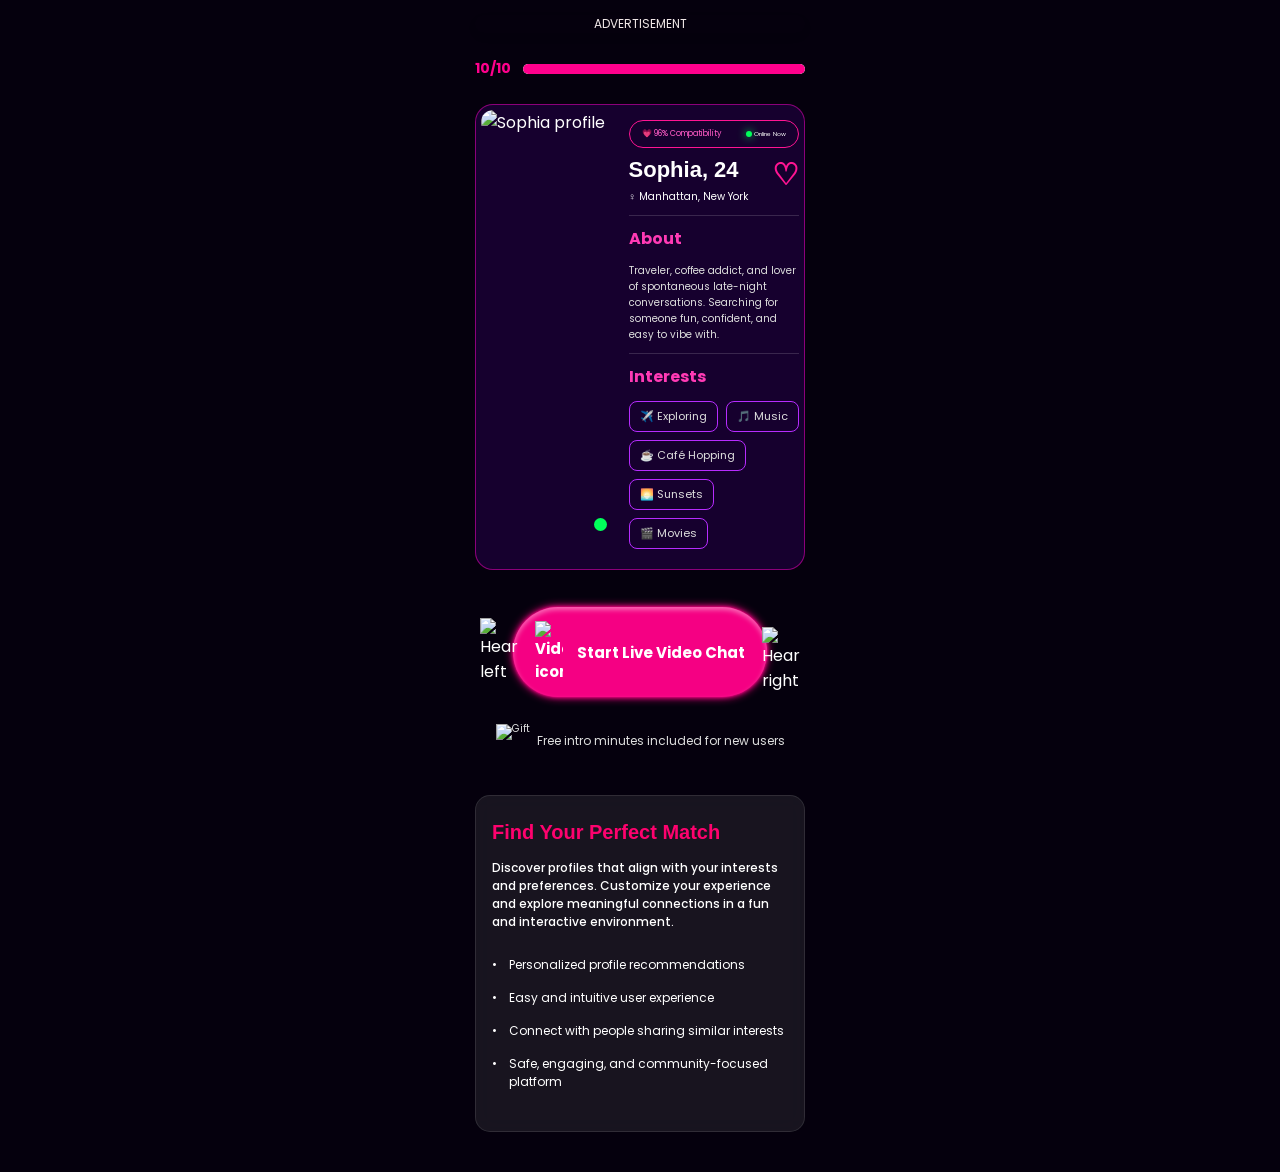
==== profile.html @ 27566a88 "initial commit" ====
<!DOCTYPE html>
<html lang="en">
<head>
    <meta charset="UTF-8">
    <meta name="viewport" content="width=device-width, initial-scale=1.0">

    <title>LoopShorts</title>
    <meta name="description" content="View your LoopShorts profile match and start a live video chat.">

    <script async src="https://pagead2.googlesyndication.com/pagead/js/adsbygoogle.js?client=ca-pub-1484482880870768" crossorigin="anonymous"></script>
    <script src="ads.js"></script>

    <link href="style.css" rel="stylesheet">
    <link rel="shortcut icon" href="https://game05.mglgamez.co/assets/images/favicon.webp" type="image/png">
    <link rel="preload" href="https://fonts.googleapis.com/css2?family=Poppins:wght@300;400;500;600;700&display=swap" as="style" onload="this.onload=null;this.rel='stylesheet'">
</head>
<body>
    <div class="app-wrap">
                <div class="ads-container">
            <div class="tops-ads ads">
                <!-- ssd1 -->
                <ins class="adsbygoogle"
                     style="display: block"
                     data-ad-client="ca-pub-1484482880870768"
                     data-ad-slot="2972053355"
                     data-ad-format="auto"
                     data-full-width-responsive="true"></ins>
                <script>
                     (adsbygoogle = window.adsbygoogle || []).push({});
                </script>
                <div class="ads-label">Advertisement</div>
            </div>
        </div>

        <section class="profile-step connection-step">
            <div class="step-head">
                <span>10/10</span>
                <div class="progress-9">
                    <div></div>
                </div>
            </div>

            <div class="detail-card">
                <div class="detail-img">
                    <img src="https://game05.mglgamez.co/assets/images/user-image.webp" alt="Sophia profile">
                    <span></span>
                </div>

                <div class="detail-info">
                    <div class="match-pill">
                        <p>💗 96% Compatibility</p>
                        <em>Online Now</em>
                    </div>

                    <h2>
                        Sophia, 24
                        <i>♡</i>
                    </h2>

                    <p class="location">
                        ♀ Manhattan, New York
                    </p>

                    <div class="line"></div>

                    <h3>About</h3>

                    <p class="about">
                        Traveler, coffee addict, and lover of
                        spontaneous late-night conversations.
                        Searching for someone fun, confident,
                        and easy to vibe with.
                    </p>

                    <div class="line"></div>

                    <h3>Interests</h3>

                    <div class="tags">
                        <span>✈️ Exploring</span>
                        <span>🎵 Music</span>
                        <span>☕ Café Hopping</span>
                        <span>🌅 Sunsets</span>
                        <span>🎬 Movies</span>
                    </div>
                </div>
            </div>

            <div class="video-btn-wrap">
                <img class="heart-left" src="https://game05.mglgamez.co/assets/images/heart-left.webp" alt="Heart left">

                <a href="index.html" class="video-btn">
                    <img src="https://game05.mglgamez.co/assets/images/video-icon.webp" alt="Video icon">
                    Start Live Video Chat
                </a>

                <img class="heart-right" src="https://game05.mglgamez.co/assets/images/heart-right.webp" alt="Heart right">
            </div>

            <div class="free-text">
                <img src="https://game05.mglgamez.co/assets/images/gift.webp" alt="Gift">
                <p>Free intro minutes included for new users</p>
            </div>
        </section>

        <div class="info-card">
            <h3>Find Your Perfect Match</h3>
            <p>
                Discover profiles that align with your interests and
                preferences. Customize your experience and explore
                meaningful connections in a fun and interactive
                environment.
            </p>
            <ul>
                <li>Personalized profile recommendations</li>
                <li>Easy and intuitive user experience</li>
                <li>Connect with people sharing similar interests</li>
                <li>Safe, engaging, and community-focused platform</li>
            </ul>
        </div>
    </div>

    <script src="app.js"></script>
</body>
</html>
---- style.css ----
*{
    margin: 0;
    padding: 0;
    box-sizing: border-box;
}

html,
body{
    width: 100%;
       
font-family: 'Poppins', sans-serif;
}


a,
button {
    -webkit-tap-highlight-color: transparent;
    outline: none;
}

*{
  -webkit-tap-highlight-color: transparent;
}

/* Optional */
button,
a,
div,
img{
  outline: none;
}
a:focus,
button:focus {
    outline: none;
    box-shadow: none;
}

::-webkit-scrollbar {
    display: none;
}

body{

    background:#05000d;

    display:flex;

    justify-content:center;
  background-image:url(https://game05.mglgamez.co/assets/images/full-bg.webp);
    background-size: cover;
    background-repeat: no-repeat;
    background-position: center;
}

.app-wrap{

    width:100%;
    max-width:360px;
    min-height:100vh;
    padding:10px 15px;
    background:url(https://game05.mglgamez.co/assets/images/bg.webp);
background-size: cover;
    background-position:right top;
    background-repeat:no-repeat;
   color:white;
     overflow-y:auto;   /* yaha scroll aayega */

    overflow-x:hidden;

}

.google-ad img{
 width:100%;

    height:100%;

    object-fit:cover;

    display:block;

}


/* LOGO */


.logo{

    margin-top:15px;

}


.logo img{

    width:150px;

    height:auto;

    display:block;

}




/* HERO */


.hero{

    margin-top:15px;

}

.hero h1{

        font-size: 18px;
    line-height: 1.35;
    letter-spacing: 2px;
    font-weight: 600;

}


.hero span{

    color:#ff58b7;

}



/* AGE BOX */


.age-card{

      margin-top: 18px;
    background: white;
    color: #222;
    border-radius: 10px;
    padding: 22px 18px;
    font-family: 'Poppins', sans-serif;
    text-align: center;

}


.age-card h2{

      font-size: 22px;
    margin-bottom: 12px;

}



.appbutton{

 width:280px;

padding: 15px 10px;
    display:flex;
    align-items:center;
    justify-content:center;
    position:relative;
    border-radius:60px;

    text-decoration:none;
    color:white;

    font-family:'Ubuntu',sans-serif;

    font-size:20px;

    font-weight:700;
    background:
    linear-gradient(
        100deg,
        #ff0099 0%,
        #ff00c8 38%,
        #b000ff 70%,
        #7b00ff 100%
    );
    margin: 0px auto;


  


    box-shadow: 0 4px 3px rgba(255, 0, 150, .60), 0 0px 0px rgba(150, 0, 255, .50), inset 0 -4px 0px rgba(80, 0, 120, .45), inset 0 2px 4px rgba(255, 255, 255, .35);

    overflow:hidden;

}


/* moving light */

.appbutton::before{

    content:"";

    position:absolute;

    top:0;

    left:-80%;

    width:60%;

    height:100%;


    background:
    linear-gradient(
        90deg,
        transparent,
        rgba(255,255,255,.35),
        transparent
    );


    transform:skewX(-25deg);

    animation:shine 6s infinite;

}


@keyframes shine{

    0%{
        left:-80%;
    }

    60%{
        left:130%;
    }

    100%{
        left:130%;
    }

}



/* text above shine */

.age-card button span{

    position:relative;

    z-index:2;

}



/* heart */

.btn-heart{

    display:inline-block;

    margin-left:8px;

    color:#ff9cff;

    text-shadow:
    0 0 8px #fff,
    0 0 15px #ff00ff;

}

.age-card p{

   margin-top: 15px;
    font-size: 14px;
    line-height: inherit;
    padding: 0px 15px;

}






/* BOTTOM CARD */


.info-card{

    margin-top:25px;
    padding:25px 16px;
    border-radius:15px;
    background:rgba(255,255,255,0.08);
    border:1px solid rgba(255,255,255,0.10);
    backdrop-filter:blur(10px);
    margin-bottom: 30px;

}



.info-card h3{

    font-family:'Ubuntu', sans-serif;
    color: #FE026E;
    font-size: 20px;
    /* letter-spacing: 2px; */
    margin-bottom: 15px;

}



.info-card p{

    font-size:12px;
font-family: 'Poppins', sans-serif;
    margin-bottom:25px;
    font-weight: 500;

}



.info-card ul{

     list-style:none;

    padding:0;

    margin:0;


}



.info-card li{

   display:flex;
    align-items:flex-start;
    gap:12px;
    font-size:12px;
   margin-bottom:15px;
    font-family: 'Poppins', sans-serif;


}


.info-card li::before{

    content:"•";

    flex:0 0 auto;

}


.profile-step{

    margin-top:25px;

}



.step-head{

    display:flex;
    font-family: 'Poppins', sans-serif;
    align-items:center;
    gap:12px;
    margin-bottom:10px;

}



.step-head span{

    color:#ff008c;
    font-size:14px;
    font-weight:700;

}



.progress{

    flex:1;

    height:10px;

    border-radius:20px;

    background:#ffe1ec;

    overflow:hidden;

}



.progress div{

    width:18%;

    height:100%;

    border-radius:20px;

    background:#ff008c;

}





.profile-step h2{
font-size: 18px;
    margin-bottom: 7px;
    line-height: 1.1;

}


.profile-step h2 span{

    color:#ECACFF;

}


.profile-step p{
font-family: 'Poppins', sans-serif;
    font-size:12px;

}




/* CARDS */

.gender-box{

    display:flex;

    gap:10px;

    margin-top:18px;

}


.gender-card{

    flex:1;

    min-height:150px;

    padding:8px 10px 0px 10px;

    text-align:center;
    z-index:2;
    overflow:hidden;

}
.border-line{

    position:absolute;

    inset:0;

    border-radius:18px;

    pointer-events:none;

}

.border-line::before{

     content:"";

    position:absolute;

    inset:-50%;

    background:

    conic-gradient(
        from 0deg,
        transparent 0deg,
        transparent 280deg,
        var(--line) 330deg,
        transparent 360deg
    );


    animation:spinLine 3s linear infinite;

    z-index:0;


}

.card::after{

    content:"";

    position:absolute;

    inset:2px;

    border-radius:16px;

    background:#080010;

    z-index:1;

}

.card{

    position:relative;

    overflow:hidden;

    border-radius:18px;

}



/* moving border only */

.run-border{

    position:absolute;

    inset:-40%;

    background:
    conic-gradient(
        transparent 0deg,
        transparent 270deg,
        var(--line) 330deg,
        transparent 360deg
    );

    animation:rotateBorder 3s linear infinite;

}



@keyframes rotateBorder{

    100%{

        transform:rotate(360deg);

    }

}




/* REAL CARD BACKGROUND */

.card-content{

    position:absolute;

    inset:2px;

    border-radius:16px;

    z-index:2;


    display:flex;

    flex-direction:column;

    align-items:center;


    padding:18px 10px 15px;


    background:inherit;

}




.card--purple{

    --line:#b45cff;


    background:
    radial-gradient(
        ellipse at 50% 0%,
        #4400aa55,
        #000 80%
    );

    box-shadow:

    inset 0 0 20px #8833ff,
    inset 0 0 60px #330077;

}



.card--pink{

    --line:#ff1493;


    background:
    radial-gradient(
        ellipse at 50% 0%,
        #cc005555,
        #000 80%
    );

    box-shadow:

    inset 0 0 20px #ff1493,
    inset 0 0 60px #660033;

}



.card--orange{

    --line:#ff9900;


    background:
    radial-gradient(
        ellipse at 50% 0%,
        #aa550055,
        #000 80%
    );

    box-shadow:

    inset 0 0 20px #ff9900,
    inset 0 0 60px #663300;

}
.card{

    position:relative;

    overflow:hidden;

    border-radius:18px;

    z-index:1;

}


/* moving light */

.card::before{

    content:"";

    position:absolute;

    inset:-50%;

    background:
    conic-gradient(
        transparent 0deg,
        transparent 300deg,
        var(--line) 340deg,
        transparent 360deg
    );

    animation:cardLine 3s linear infinite;

    z-index:-2;

}



/* keep original inside */

.card::after{

    content:"";

    position:absolute;

    inset:2px;

    border-radius:16px;

    background:inherit;

    z-index:-1;

}



@keyframes cardLine{

    to{
        transform:rotate(360deg);
    }

}



/* your original card colors */


.card--purple{

    --line:#b45cff;

    border:2px solid #8833ff;


    background:
    radial-gradient(
        ellipse at 50% 0%,
        #4400aa55 0%,
        #22006633 30%,
        #11003322 60%,
        #000 85%
    ),
    #000;


    box-shadow:
    inset 0 0 60px 20px #6600cc33,
    inset 0 0 5px 1px #9944ff88;

}




.card--pink{

    --line:#ff1493;

    border:2px solid #ff1177;


    background:
    radial-gradient(
        ellipse at 50% 0%,
        #cc003355,
        #000 85%
    ),
    #000;


    box-shadow:
    inset 0 0 60px 20px #cc005533;

}



.card--orange{

    --line:#ff9900;

    border:2px solid #ff8800;


    background:
    radial-gradient(
        ellipse at 50% 0%,
        #aa440055,
        #000 85%
    ),
    #000;


    box-shadow:
    inset 0 0 60px 20px #cc550033;

}



/* content always visible */

.card img,
.card h3,
.card a,
.card .star{

    position:relative;

    z-index:2;

}
.card{

    border-radius:18px;

    position:relative;
font-family: 'Poppins', sans-serif;
    overflow:hidden;
    

}
.card--purple{

    --line:#9b35ff;

}

.card--pink{

    --line:#ff1493;

}

.card--orange{

    --line:#ff9900;

}

/* PURPLE CARD */

.card--purple{

    border:2px solid #8833ff;

      background: radial-gradient(ellipse at -74% -11%, #3b0088 -100%, #120026 100%, #050009 45%);


 box-shadow: inset 0 0 8px #9944ff, inset 0 0 1px #7722ee, inset 0 0 0px #330088;

}




/* PINK CARD */


.card--pink{

      border: 2px solid #ff1177;
    background: radial-gradient(ellipse at -42% 0%, #7a0030 0%, #190008 -100%, #050003 97%);
    box-shadow: inset 0 0 1px #ff3388, inset 0 0 17px #ff0066, inset 0 0 1px #880033;
}





/* ORANGE CARD */


.card--orange{

 border: 2px solid #ff8800;
    background: radial-gradient(ellipse at 35% -28%, #663000 -100%, #170900 37%, #050200 100%);
    box-shadow: inset 0 0 8px #ffaa33, inset 0 0 1px #ff8800, inset 0 0 1px #883300;

}


.gender-card img{

    width:55px;
}


.gender-card h3,
.gender-card a,
.gender-card .star{

    font-size: 11px;
    font-weight: 400;
    margin-bottom: 9px;

}

/* ONLINE BOX */


.online-box{

    margin-top:15px;

    padding:3px 9px;

    border-radius:50px;

    border:2px solid #ff39c8;


    display:flex;

    align-items:center;

    gap:10px;

}


.start-icon img{
    width: 50px;
}

.online-text{

    flex:1;

    font-size:13px;

}

.online-text p{
    font-family: 'Poppins', sans-serif;
    font-size: 10px;
}
.users{

    display:flex;

}


.users img{

       width: 100px;
}



.online-dot{

    width:10px;

    height:10px;

    background:#35e529;

    border-radius:50%;

}
.select-btn{

    width:100%;

    height:32px;

    border-radius:50px;


    display:flex;

    align-items:center;

    justify-content:center;


    position:relative;

    overflow:hidden;


    text-decoration:none;


    font-family:'Ubuntu',sans-serif;

    font-size:14px;

    font-weight:700;

    color:#fff;


    background:
    linear-gradient(
        100deg,
        #ff009d 0%,
        #ff00bf 45%,
        #b000ff 100%
    );


    box-shadow:

    /* bottom shadow */
    0 8px 12px rgba(255,0,150,.35),


    /* inside depth */
    inset 0 -5px 8px rgba(80,0,130,.45),


    /* top light */
    inset 0 3px 5px rgba(255,255,255,.35);


}


/* top white stroke */

.select-btn::after{

    content:"";

    position:absolute;

    inset:2px;

    border-radius:50px;

    border-top:2px solid rgba(255,255,255,.65);

    pointer-events:none;

}


/* shine */

.select-btn::before{

    content:"";

    position:absolute;

    top:0;

    left:-60%;

    width:40%;

    height:100%;

    background:
    linear-gradient(
        90deg,
        transparent,
        rgba(255,255,255,.35),
        transparent
    );

    transform:skewX(-25deg);

    animation:selectMove 5s infinite;

}


@keyframes selectMove{

    0%{
        left:-60%;
    }

    60%{
        left:120%;
    }

    100%{
        left:120%;
    }

}

.connection-step{

    padding: 0;

}


/* heading */

.step-heading h2{

    font-size:25px;

    line-height:1.35;

    letter-spacing:3px;

}


.step-heading h2 span{

    color:#d98cff;

}


.step-heading p{

    margin-top:10px;

    font-size:15px;

}



/* cards */

.connection-grid{

    margin-top:10px;

    display:grid;

    grid-template-columns:repeat(2,1fr);

    gap:14px;

}



.connection-card{

    height:82px;

    padding:8px 23px 9px 8px;

    display:flex;

    align-items:center;

    gap:6px;

}



.connection-card img{

    width:60px;

}

.connection-content{

    flex:1;

}
.connection-content h3{
       font-size: 10px;
           font-family: 'Poppins', sans-serif;
    line-height: 1.15;
    margin-bottom: 4px;
    font-weight: 400;
}
.connection-content .select-btn{
    font-size: 10px;
    height: 23px;
}

.neon-card{
 
    border-radius:18px;
    position: relative;
    background:
    radial-gradient(circle at 15% 15%,
        rgba(255,0,130,.35),
        transparent 35%),
    linear-gradient(120deg,#210035,#160052,#23005b);

box-shadow:
    inset 0 0 10px rgba(255, 0, 180, 0.45),
    inset 0 0 20px rgba(120, 0, 255, 0.35);

    overflow:hidden;
}

.online-text span{
    
     font-family: 'Poppins', sans-serif;
     margin-bottom: 0px;
     font-weight: 600;
     line-height: 1;
    font-size:20px;
    color:#9cff62;
    display: flex;
}
/* neon border */
.neon-card::before{
    content:"";
    position:absolute;
    inset:0;
    border-radius:18px;
    padding:2px;

    background:
    linear-gradient(
        120deg,
        #ff006e,
        #ff5de8,
        #7b00ff,
        #ff28d8
    );

    -webkit-mask:
    linear-gradient(#fff 0 0) content-box,
    linear-gradient(#fff 0 0);

    -webkit-mask-composite:xor;
    mask-composite:exclude;

    filter:drop-shadow(0 0 12px #ff00d4);
}


/* left icon circle */
.icon-circle{
  
    border-radius:18px;
    position:absolute;
     display:flex;
    align-items:center;
    justify-content:center;
    border:2px solid rgba(255,80,210,.8);
    box-shadow:
        0 0 18px rgba(255,0,180,.6),
        inset 0 0 30px rgba(255,0,180,.15);
}


.step-head{

    display:flex;
    font-family: 'Poppins', sans-serif;
    align-items:center;
    gap:12px;
    margin-bottom:10px;

}



.step-head span{

    color:#ff008c;
    font-size:14px;
    font-weight:700;

}



.progress-1{

    flex:1;

    height:10px;

    border-radius:20px;

    background:#ffe1ec;

    overflow:hidden;

}



.progress-1 div{

    width:28%;

    height:100%;

    border-radius:20px;

    background:#ff008c;

}

.progress-2{

    flex:1;

    height:10px;

    border-radius:20px;

    background:#ffe1ec;

    overflow:hidden;

}



.progress-2 div{

    width:28%;

    height:100%;

    border-radius:20px;

    background:#ff008c;

}
.progress-3{

    flex:1;

    height:10px;

    border-radius:20px;

    background:#ffe1ec;

    overflow:hidden;

}



.progress-3 div{

    width:34%;

    height:100%;

    border-radius:20px;

    background:#ff008c;

}
.progress-4{

    flex:1;

    height:10px;

    border-radius:20px;

    background:#ffe1ec;

    overflow:hidden;

}



.progress-4 div{

    width:47%;

    height:100%;

    border-radius:20px;

    background:#ff008c;

}

.progress-5{

    flex:1;

    height:10px;

    border-radius:20px;

    background:#ffe1ec;

    overflow:hidden;

}



.progress-5 div{

    width:67%;

    height:100%;

    border-radius:20px;

    background:#ff008c;

}


.progress-6{

    flex:1;

    height:10px;

    border-radius:20px;

    background:#ffe1ec;

    overflow:hidden;

}



.progress-6 div{

    width:73%;

    height:100%;

    border-radius:20px;

    background:#ff008c;

}
.progress-7{

    flex:1;

    height:10px;

    border-radius:20px;

    background:#ffe1ec;

    overflow:hidden;

}



.progress-7 div{

    width:83%;

    height:100%;

    border-radius:20px;

    background:#ff008c;

}
.progress-8{

    flex:1;

    height:10px;

    border-radius:20px;

    background:#ffe1ec;

    overflow:hidden;

}



.progress-8 div{

    width:93%;

    height:100%;

    border-radius:20px;

    background:#ff008c;

}
.progress-9{

    flex:1;

    height:10px;

    border-radius:20px;

    background:#ffe1ec;

    overflow:hidden;

}


.progress-8{

    flex:1;

    height:10px;

    border-radius:20px;

    background:#ffe1ec;

    overflow:hidden;

}



.progress-8 div{

    width:85%;

    height:100%;

    border-radius:20px;

    background:#ff008c;

}


.progress-9 div{

    width:100%;

    height:100%;

    border-radius:20px;

    background:#ff008c;

}


.people-step{

    padding:25px 18px 0;

}



.people-grid{

    margin-top:22px;

    display:grid;

    grid-template-columns:repeat(2,1fr);

    gap:14px;

}



.profile-card{

    height:110px;
    padding:10px;
    display:flex;
    gap:10px;
    align-items:center;
    position:relative;

}

.profile-image{
    position: relative;
}

.profile-img{

    width:60px;
    height: 80px;
    border-radius:50%;

}



.profile-info{

    flex:1;
    padding-top: 0px;

}



.profile-info h3{

  font-size: 10px;
    color: white;
    line-height: inherit;

}



.profile-info h3 span{

    float:right;

    color:#ff1493;

}



.profile-info p{

       margin-top: 2px;
    color: #ff78d6;
     font-size: 8px;

}



.profile-info h4{

font-size: 10px;
    color: #ff58bd;
    line-height: 1.5;
    margin-bottom: -9px;

}



.profile-info small{

    font-size:8px;

    color:white;

}



.status{

  margin-top: 4px;
    display: inline-block;
    padding: 2px 7px;
    border: 1px solid #777;
    border-radius: 20px;
    font-size: 7px;
    color: #76ff90;

}



.profile-card i{
    position:absolute;
    width:12px;
    height:12px;
    border-radius:50%;
    background:#20ff52;
    left:50px;
    bottom:20px;

}


.detail-card{

    margin-top:25px;

    padding:5px 5px 20px 5px;

    border:1px solid rgba(255,0,200,.5);

    border-radius:18px;


    display:flex;

    gap:14px;


    background:rgba(25,0,50,.9);

}



/* left image */


.detail-img{

    width:42%;

    position:relative;

}


.detail-img img{

    width:100%;

    height:100%;

    object-fit:cover;

    border-radius:12px;

}


.detail-img span{

    position:absolute;

    right:8px;

    bottom:18px;


    width:13px;

    height:13px;

    border-radius:50%;


    background:#00ff5a;

}



/* right */


.detail-info{
padding-top: 10px;
    flex:1;

}



.match-pill{

    height:28px;

    padding:0 12px;


    border:1px solid #ff1493;

    border-radius:30px;


    display:flex;

    align-items:center;

  


font-size:8px;

}



.match-pill p{

color: #ff5bc6;
    font-size: 8px !important;
    margin: 0px;
    padding: 0px;

}


.match-pill span{

    color:#ff5bc6;

}


.match-pill em {
    margin-left: auto;
    color: #fff;
    font-style: normal;
    display: flex;
    align-items: center;
    gap: 2px;
    font-size: 6px;
}


.match-pill em::before{

    content:"";

    width:6px;

    height:6px;

    border-radius:50%;

    background:#00ff5a;

    box-shadow:
    0 0 8px #00ff5a;

}


.detail-info h2{

    margin-top:10px;
    font-family:'Ubuntu', sans-serif !important;
    font-size:22px;

    color:white;

    font-family:serif;

}



.detail-info h2 i{

    float:right;

    color:#ff1493;

    font-style:normal;

    font-size:30px;

}



.location{

       font-family: 'Poppins', sans-serif;
    font-size: 10px !important;

}



.line{

    height:1px;

    margin:10px 0;

    background:rgba(255,255,255,.15);

}




.detail-info h3{

    color:#ff3ab5;

    font-size:16px;

    margin-bottom:12px;

}



.about{

  color: #ddd;
    font-size: 10px !important;
    line-height: inherit;
    margin: 0px;

}




.tags{

    display:flex;

    flex-wrap:wrap;

    gap:8px;

}



.tags span{

    padding:6px 10px;


    border:1px solid #b72cff;

    border-radius:8px;


    font-size:11px;

    color:#ddd;

}




.free-text{

    margin-top: 0px;
    display: flex;
    align-items: center;
    justify-content: center;
    gap: 7px;
    color: #ddd;
    font-size: 10px;
    line-height: 1;
    padding: 12px;


}


@media (max-width: 768px) {

    .app-wrap {
    width: 100%;
max-width: 100%;
    }
        .profile-img {
        width: 70px;
        height: 80px;
        border-radius: 50%;
    }
}

.video-btn-wrap{
    position:relative;
    width:100%;
    display:flex;
    justify-content:center;
    align-items:center;
}

.free-text img{

    width:34px;

    height:34px;

    object-fit:contain;

    flex-shrink:0;

}

/* main button */

.video-btn{


     display: flex;
    align-items: center;
    justify-content: center;
    gap: 14px;
    border-radius: 50px;
    background: #f50083;
    color: #fff;
    text-decoration: none;
    font-size: 15px;
    font-weight: 700;
    padding: 14px 22px;
    margin-top: 37px;
    margin-bottom: 15px;

    box-shadow:
        0 0 10px #f50083,
        0 0 2px #f50083,
        0 0 5px rgba(245,0,131,.9),
        inset 0 3px 5px rgba(255,255,255,.4);

    animation: pinkGlow 1.5s infinite alternate;
}



.video-btn img{

    width:28px;

}




/* side hearts */

.heart img{
    width: 50px;
}
.heart-right{

    position:absolute;

    width:38px;

    top:63%;

    transform:translateY(-50%);

}
.heart-left{
    
    position:absolute;

    width:38px;

    top:57%;

    transform:translateY(-50%);
}

.heart-left{

    left:5px;

}


.heart-right{

    right:5px;

}

.match-alert{

   margin-top: 15px;
    padding: 3px 11px;
    border-radius: 50px;
    border: 2px solid #ff39c8;
    display: flex;
    align-items: center;
    gap: 10px;
}




.match-left{

    display:flex;

    align-items:center;

    gap:8px;

}



.heart-icon{

      width: 50px;
}



.match-left p{

    color:white;
    line-height: 1.3;
    font-size:12px;
    font-family: 'Poppins', sans-serif;
    margin:0;

}



.match-left span{
        font-family: 'Poppins', sans-serif;
    color:#ff38b8;
        font-size:12px;
}





.match-users{

    display:flex;

    align-items:center;

}



.match-users img{

    width:100px;
    padding: 5px;


}



.match-users i{

    width:6px;

    height:6px;

    margin-left:8px;


    border-radius:50%;

    background:#ff00c8;


    box-shadow:
    0 0 8px #ff00c8;

}

@media (min-width: 361px) and (max-width: 400px) {
.profile-img {
    width: 50px;
    height: 80px;
    border-radius: 50%;
}

.status {
    margin-top: 4px;
    display: inline-block;
    padding: 2px 7px;
    border: 1px solid #777;
    border-radius: 20px;
    font-size: 6px;
    color: #76ff90;
}

.profile-card i {
    position: absolute;
    width: 12px;
    height: 12px;
    border-radius: 50%;
    background: #20ff52;
    left: 39px;
    bottom: 20px;
}

}

/* ==========================================================================
   HTML5 INTERSTITIAL AD OVERLAY
   ========================================================================== */
.ad-overlay {
    position: fixed;
    top: 0;
    left: 0;
    width: 100%;
    height: 100%;
    background: rgba(5, 0, 13, 0.98);
    z-index: 999999;
    display: flex;
    justify-content: center;
    align-items: center;
    color: white;
    font-family: 'Poppins', sans-serif;
    opacity: 0;
    pointer-events: none;
    transition: opacity 0.3s ease;
}

.ad-overlay.active {
    opacity: 1;
    pointer-events: auto;
}

.ad-container {
    width: 100%;
    max-width: 360px;
    height: 100%;
    max-height: 100vh;
    padding: 20px;
    display: flex;
    flex-direction: column;
    justify-content: space-between;
    position: relative;
    box-sizing: border-box;
}

.ad-header {
    display: flex;
    justify-content: space-between;
    align-items: center;
    z-index: 10;
}

.ad-sponsor-tag {
    background: rgba(255, 255, 255, 0.15);
    padding: 4px 10px;
    border-radius: 4px;
    font-size: 11px;
    font-weight: 500;
    letter-spacing: 1px;
    text-transform: uppercase;
}

.ad-close-btn {
    background: rgba(255, 255, 255, 0.2);
    border: none;
    color: white;
    width: 32px;
    height: 32px;
    border-radius: 50%;
    font-size: 16px;
    font-weight: 700;
    cursor: pointer;
    display: flex;
    justify-content: center;
    align-items: center;
    transition: background 0.2s;
    opacity: 0.5;
    pointer-events: none;
}

.ad-close-btn.enabled {
    opacity: 1;
    pointer-events: auto;
    background: #ff008c;
    box-shadow: 0 0 10px #ff008c;
}

.ad-content {
    flex: 1;
    display: flex;
    flex-direction: column;
    justify-content: center;
    align-items: center;
    text-align: center;
    margin: 20px 0;
    z-index: 5;
}

.ad-game-card {
    width: 100%;
    background: rgba(255, 255, 255, 0.05);
    border: 1px solid rgba(255, 255, 255, 0.1);
    border-radius: 20px;
    padding: 24px;
    box-shadow: 0 10px 30px rgba(0,0,0,0.5);
    backdrop-filter: blur(10px);
    display: flex;
    flex-direction: column;
    align-items: center;
    gap: 15px;
}

.ad-app-icon {
    width: 70px;
    height: 70px;
    border-radius: 18px;
    background: linear-gradient(135deg, #ff008c, #7b00ff);
    box-shadow: 0 0 20px rgba(255, 0, 140, 0.6);
    display: flex;
    justify-content: center;
    align-items: center;
    font-size: 32px;
}

.ad-app-title {
    font-size: 20px;
    font-weight: 700;
    margin: 0;
}

.ad-app-desc {
    font-size: 13px;
    color: #ccc;
    margin: 0;
    line-height: 1.4;
}

.ad-interactive-area {
    width: 100%;
    margin-top: 10px;
}

.ad-tap-target {
    width: 100%;
    background: linear-gradient(90deg, #00c6ff 0%, #0072ff 100%);
    border: none;
    border-radius: 12px;
    color: white;
    font-size: 14px;
    font-weight: 600;
    padding: 12px;
    cursor: pointer;
    box-shadow: 0 4px 15px rgba(0, 114, 255, 0.4);
    transition: transform 0.1s;
}

.ad-tap-target:active {
    transform: scale(0.97);
}

.ad-timer-container {
    display: flex;
    flex-direction: column;
    align-items: center;
    gap: 10px;
    z-index: 10;
    width: 100%;
}

.ad-timer-bar {
    width: 100%;
    height: 4px;
    background: rgba(255, 255, 255, 0.1);
    border-radius: 2px;
    overflow: hidden;
}

.ad-timer-progress {
    height: 100%;
    width: 100%;
    background: #ff008c;
    transform-origin: left;
    transition: transform 0.1s linear;
}

.ad-timer-text {
    font-size: 12px;
    color: #aaa;
}

.ad-sound-btn {
    position: absolute;
    bottom: 80px;
    right: 20px;
    background: rgba(0, 0, 0, 0.6);
    border: 1px solid rgba(255, 255, 255, 0.2);
    color: white;
    padding: 6px 12px;
    border-radius: 20px;
    font-size: 11px;
    cursor: pointer;
    display: flex;
    align-items: center;
    gap: 6px;
    z-index: 15;
}

/* Google AdSense Container Styling (from G:\Clone quiz) */
.ads-container {
  position: relative;
  width: 100%;
  max-width: 100%;
  margin: 0 auto 2px;
  padding-top: 0;
  text-align: center;
}

.ads {
  border-radius: 10px;
  box-shadow: 0 4px 10px rgba(0, 0, 0, .05);
}

.ads-label {
  margin: 5px 0 10px;
  color: #f0e7e7;
  text-align: center;
  font-size: 12px;
  text-transform: uppercase;
}

/* Ad badge on buttons (absolute top-right) */
.button-ad-badge {
    position: absolute;
    top: 6px;
    right: 20px;
    font-size: 8px;
    background: rgba(255, 255, 255, 0.15);
    border: 1px solid rgba(255, 255, 255, 0.25);
    color: white;
    padding: 2px 5px;
    border-radius: 4px;
    font-weight: 700;
    text-transform: uppercase;
    letter-spacing: 0.5px;
    line-height: 1;
}
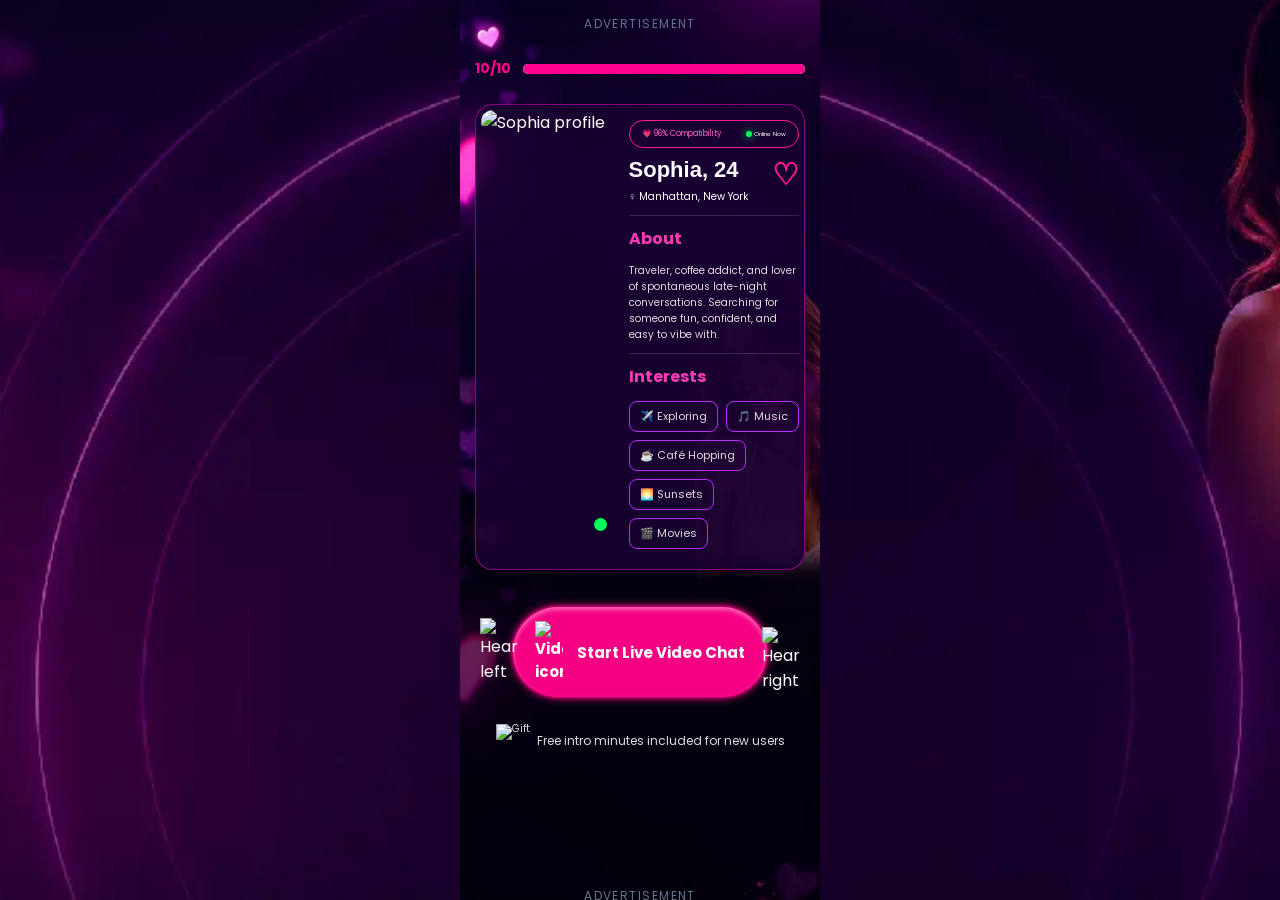
==== commit b6da5b45: "add placements" ====
--- a/profile.html
+++ b/profile.html
@@ -103,7 +103,25 @@
             </div>
         </section>
 
-        <div class="info-card">
+                <div class="ads-container margin-top-20px" id="secondaryAd">
+            <div class="tops-ads ads">
+                <div id="ad-middle" class="custom-gpt-ad">
+                    <!-- ssd2 -->
+                    <ins class="adsbygoogle"
+                         style="display:block"
+                         data-ad-client="ca-pub-1484482880870768"
+                         data-ad-slot="9931876664"
+                         data-ad-format="auto"
+                         data-full-width-responsive="true"></ins>
+                    <script>
+                         (adsbygoogle = window.adsbygoogle || []).push({});
+                    </script>
+                </div>
+                <div class="ads-label">Advertisement</div>
+            </div>
+        </div>
+
+<div class="info-card">
             <h3>Find Your Perfect Match</h3>
             <p>
                 Discover profiles that align with your interests and
--- a/style.css
+++ b/style.css
@@ -46,19 +46,21 @@
     display:flex;
 
     justify-content:center;
-  background-image:url(https://game05.mglgamez.co/assets/images/full-bg.webp);
+  background-image:url(assets/images/full-bg.webp);
     background-size: cover;
     background-repeat: no-repeat;
     background-position: center;
+    height: 100vh;
+    overflow: hidden;
 }
 
 .app-wrap{
 
     width:100%;
     max-width:360px;
-    min-height:100vh;
+    height:100vh;
     padding:10px 15px;
-    background:url(https://game05.mglgamez.co/assets/images/bg.webp);
+    background:url(assets/images/bg.webp);
 background-size: cover;
     background-position:right top;
     background-repeat:no-repeat;
@@ -2411,32 +2413,177 @@
   text-align: center;
 }
 
+.margin-top-20px {
+  margin-top: 20px !important;
+}
+
 .ads {
   border-radius: 10px;
   box-shadow: 0 4px 10px rgba(0, 0, 0, .05);
 }
 
+.custom-gpt-ad {
+  display: flex;
+  height: 92px;
+  max-height: 92px;
+  overflow: hidden;
+  align-items: center;
+  justify-content: center;
+  background: transparent !important;
+  background-color: transparent !important;
+}
+
+.custom-gpt-ad ins {
+  width: 100%;
+  height: 90px !important;
+  max-height: 90px !important;
+  overflow: hidden;
+  background: transparent !important;
+  background-color: transparent !important;
+}
+
+.ad-placeholder {
+  display: flex;
+  width: min(100%, 336px);
+  min-height: 90px;
+  align-items: center;
+  justify-content: center;
+  border: 1px dashed rgba(255, 255, 255, 0.15);
+  border-radius: 5px;
+  color: #64748b;
+  background: #0a101a;
+  font-size: 11px;
+  letter-spacing: .08em;
+}
+
 .ads-label {
   margin: 5px 0 10px;
-  color: #f0e7e7;
+  color: #64748b;
   text-align: center;
   font-size: 12px;
   text-transform: uppercase;
+  letter-spacing: .12em;
+}
+
+/* Interstitial Popup Ads CSS (from G:\Clone quiz) */
+.ads-popup-overlay {
+  position: fixed;
+  z-index: 9999;
+  inset: 0;
+  display: flex;
+  align-items: center;
+  justify-content: center;
+  opacity: 1;
+  visibility: visible;
+  background: rgba(3, 6, 12, .82);
+  backdrop-filter: blur(10px);
+}
+
+.ads-popup-overlay[hidden] {
+  display: none !important;
+}
+
+.ads-popup {
+  position: relative;
+  width: min(100%, 450px);
+  min-height: 370px;
+  border: 1px solid rgba(255, 255, 255, 0.1);
+  border-radius: 14px;
+  padding: 25px 20px;
+  color: #e2e8f0;
+  background: #111827;
+  text-align: center;
+  box-shadow: 0 30px 80px rgba(0, 0, 0, .55);
+}
+
+.close-wrap {
+  min-height: 36px;
+  margin-bottom: 8px;
+}
+
+.ads-close-btn {
+  position: absolute;
+  top: 8px;
+  right: 12px;
+  display: block;
+  border: 0;
+  border-radius: 6px;
+  padding: 5px 10px;
+  color: #fff;
+  background: #2563eb;
+  cursor: pointer;
+}
+
+.ads-close-btn:disabled {
+  display: none;
+}
+
+.ads-loading {
+  position: absolute;
+  top: 8px;
+  left: 12px;
+  border-radius: 6px;
+  padding: 5px 10px;
+  color: #e2e8f0;
+  font-size: 13px;
+}
+
+.interstitial-ad {
+  min-height: 280px;
+}
+
+.interstitial-ad .ad-placeholder {
+  min-height: 280px;
+  color: #64748b;
+  background: #1f2937;
+}
+
+.popup-ad-label {
+  margin-top: 5px;
+  color: #9ca3af;
+  font-size: 12px;
+  text-transform: uppercase;
 }
 
 /* Ad badge on buttons (absolute top-right) */
 .button-ad-badge {
-    position: absolute;
-    top: 6px;
-    right: 20px;
-    font-size: 8px;
-    background: rgba(255, 255, 255, 0.15);
-    border: 1px solid rgba(255, 255, 255, 0.25);
-    color: white;
-    padding: 2px 5px;
-    border-radius: 4px;
-    font-weight: 700;
-    text-transform: uppercase;
-    letter-spacing: 0.5px;
-    line-height: 1;
-}
+  position: absolute;
+  top: 6px;
+  right: 20px;
+  font-size: 8px;
+  background: rgba(255, 255, 255, 0.15);
+  border: 1px solid rgba(255, 255, 255, 0.25);
+  color: white;
+  padding: 2px 5px;
+  border-radius: 4px;
+  font-weight: 700;
+  text-transform: uppercase;
+  letter-spacing: 0.5px;
+  line-height: 1;
+}
+
+.claim-button-spinner {
+  width: 16px;
+  height: 16px;
+  border: 2px solid rgba(255, 255, 255, 0.3);
+  border-radius: 50%;
+  border-top-color: #ffffff;
+  animation: buttonSpin 0.8s linear infinite;
+  display: inline-block;
+  vertical-align: middle;
+  margin-right: 8px;
+}
+
+.appbutton.loading {
+  pointer-events: none;
+  opacity: 0.8;
+  display: inline-flex;
+  align-items: center;
+  justify-content: center;
+}
+
+@keyframes buttonSpin {
+  to {
+    transform: rotate(360deg);
+  }
+}
